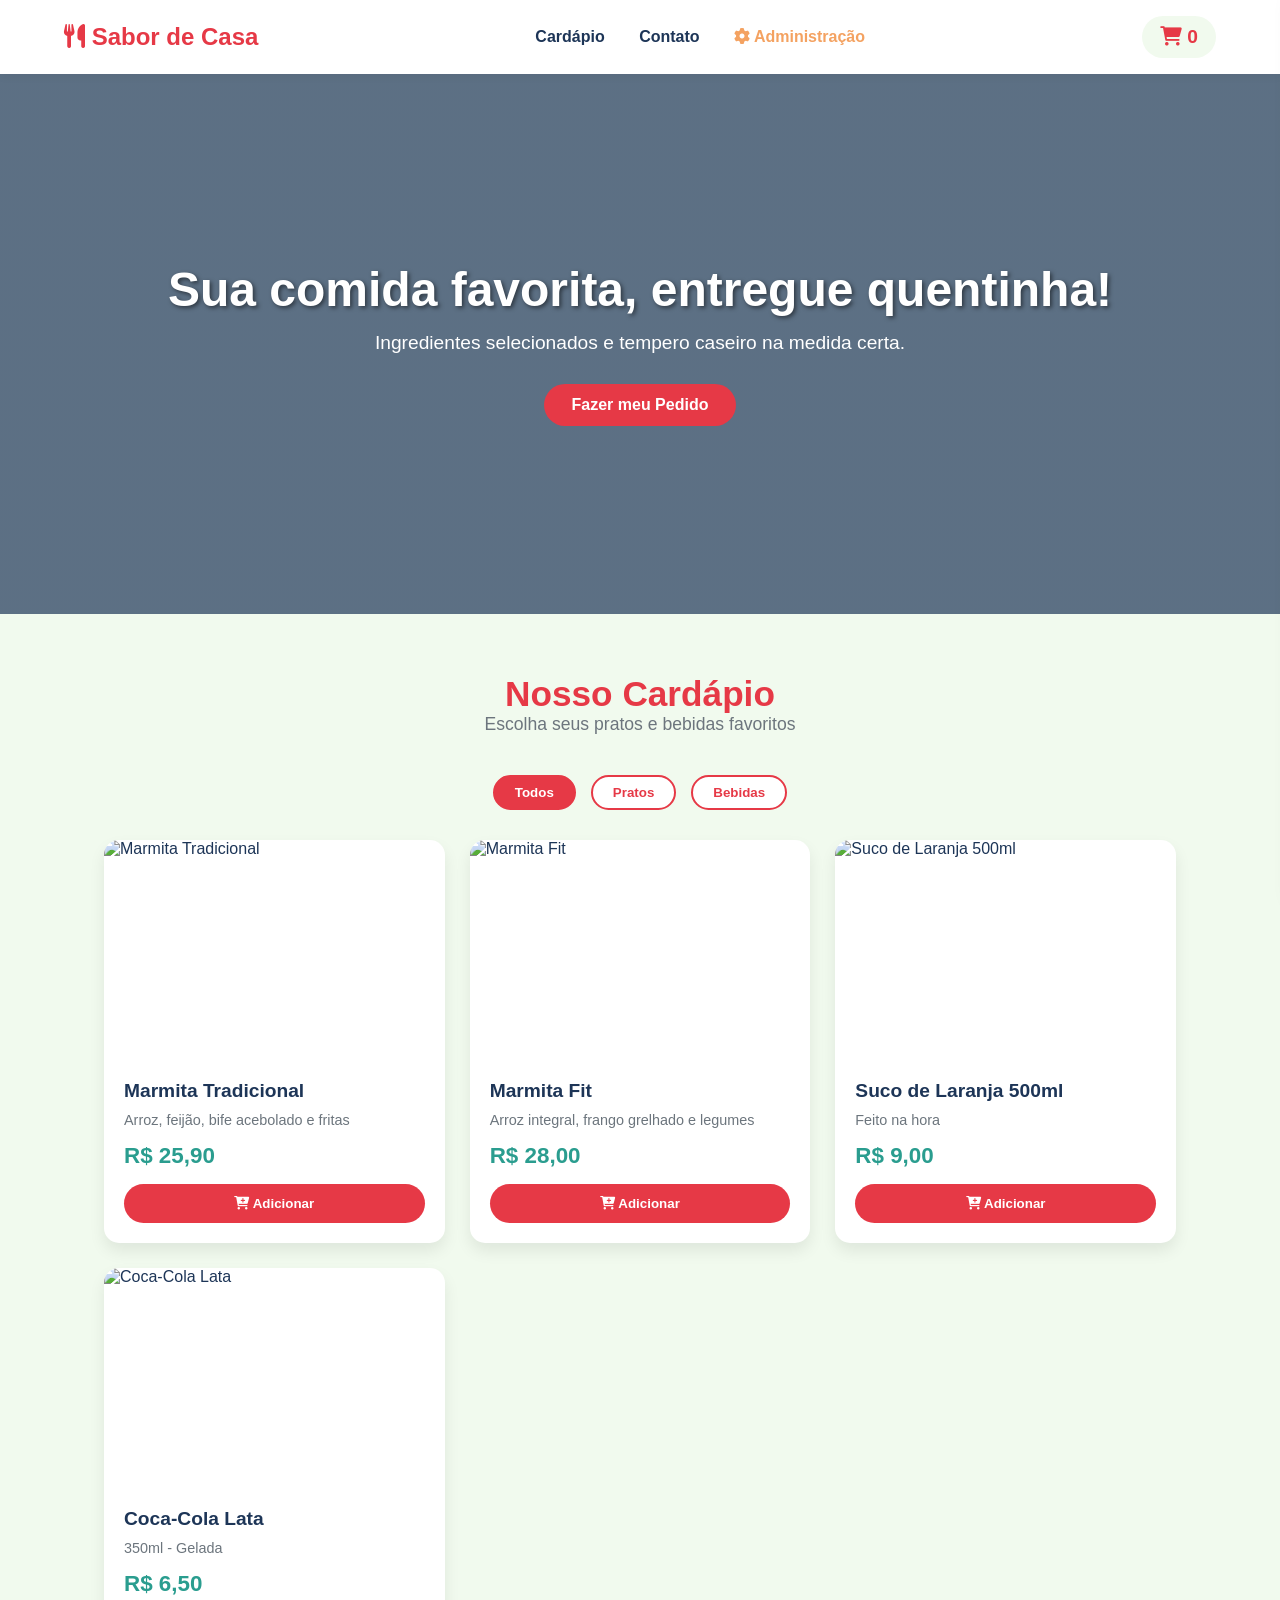
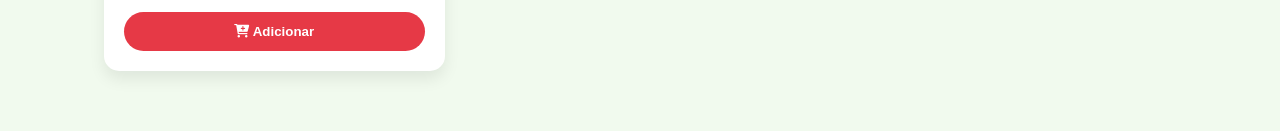
==== Marmitaria/dev_solidario/index.html @ 485c304e "Ajuste nos HTMLS, CSS e JS. Implmentando metodos" ====
<!DOCTYPE html>
<html lang="pt-BR">
<head>
    <meta charset="UTF-8">
    <meta name="viewport" content="width=device-width, initial-scale=1.0">
    <title>Marmitaria Sabor de Casa</title>
    <link rel="stylesheet" href="style.css">
    <link rel="stylesheet" href="https://cdnjs.cloudflare.com/ajax/libs/font-awesome/6.0.0/css/all.min.css">
</head>
<body>
    <header>
        <div class="logo"><i class="fa-solid fa-utensils"></i> Sabor de Casa</div>
        <nav>
            <a href="#cardapio">Cardápio</a>
            <a href="#contato">Contato</a>
            <a href="admin.html" class="admin-link"><i class="fa-solid fa-gear"></i> Administração</a>
        </nav>
        <div class="cart-btn" onclick="toggleCart()">
            <i class="fa-solid fa-cart-shopping"></i> <span id="cart-count">0</span>
        </div>
    </header>

    <section class="hero">
        <div class="hero-content">
            <h1>Sua comida favorita, entregue quentinha!</h1>
            <p>Ingredientes selecionados e tempero caseiro na medida certa.</p>
            <a href="#cardapio" class="btn-primary">Fazer meu Pedido</a>
        </div>
    </section>

    <main id="cardapio">
        <div class="section-header">
            <h2>Nosso Cardápio</h2>
            <p>Escolha seus pratos e bebidas favoritos</p>
        </div>
        
        <div class="menu-filters">
            <button class="filter-btn active" onclick="filtrarMenu('todos')">Todos</button>
            <button class="filter-btn" onclick="filtrarMenu('prato')">Pratos</button>
            <button class="filter-btn" onclick="filtrarMenu('bebida')">Bebidas</button>
        </div>

        <div class="menu-grid" id="menu-container">
            </div>
    </main>

    <div id="cart-sidebar" class="cart-sidebar">
        <div class="cart-header">
            <h3><i class="fa-solid fa-basket-shopping"></i> Seu Pedido</h3>
            <button onclick="toggleCart()"><i class="fa-solid fa-xmark"></i></button>
        </div>
        <div id="cart-items" class="cart-items">
            </div>
        
            <div class="total-line">
                <div class="cart-footer">
            <div class="total-line">
                <span>Total:</span>
                <strong id="cart-total">R$ 0,00</strong>
            </div>
            
            <div class="payment-section">
                <label for="forma-pagamento">Forma de Pagamento:</label>
                <select id="forma-pagamento" onchange="verificarTroco()">
                    <option value="Pix">Pix</option>
                    <option value="Cartão de Crédito">Cartão de Crédito</option>
                    <option value="Cartão de Débito">Cartão de Débito</option>
                    <option value="Dinheiro">Dinheiro</option>
                </select>
                
                <div id="div-troco" style="display: none; margin-top: 10px;">
                    <label for="troco">Troco para quanto? (R$):</label>
                    <input type="number" id="troco" placeholder="Ex: 50.00" step="0.01">
                </div>
            </div>
            <button class="btn-whatsapp" onclick="enviarWhatsApp()">Finalizar Pedido <i class="fa-brands fa-whatsapp"></i></button>
        </div>
    </div>

    <div id="toast-container" class="toast-container"></div>

    <footer id="contato">
        <div class="footer-info">
            <p><i class="fa-solid fa-location-dot"></i> Atendemos toda a região de Maringá e Paiçandu.</p>
            <p><i class="fa-brands fa-whatsapp"></i> (44) 99999-9999</p>
        </div>
        <p class="credits">&copy; 2026 Marmitaria Sabor de Casa. Desenvolvido para Projeto Acadêmico.</p>
    </footer>

    <script src="script.js"></script>
</body>
</html>
---- Marmitaria/dev_solidario/style.css ----
:root {
    --primary: #e63946;
    --primary-hover: #d62828;
    --secondary: #f4a261;
    --dark: #1d3557;
    --light: #f1faee;
    --white: #ffffff;
    --gray: #6c757d;
    --success: #2a9d8f;
    --shadow: 0 8px 16px rgba(0,0,0,0.08);
}

* {
    margin: 0;
    padding: 0;
    box-sizing: border-box;
    font-family: 'Inter', 'Segoe UI', sans-serif;
}

body {
    background-color: var(--light);
    color: var(--dark);
    scroll-behavior: smooth;
}

/* Header */
header {
    background: var(--white);
    display: flex;
    justify-content: space-between;
    align-items: center;
    padding: 1rem 5%;
    box-shadow: 0 2px 10px rgba(0,0,0,0.05);
    position: sticky;
    top: 0;
    z-index: 100;
}

.logo {
    font-size: 1.5rem;
    font-weight: 800;
    color: var(--primary);
}

nav a {
    text-decoration: none;
    color: var(--dark);
    margin: 0 15px;
    font-weight: 600;
    transition: color 0.3s;
}

nav a:hover, .admin-link:hover {
    color: var(--primary);
}

.admin-link {
    color: var(--secondary);
}

.cart-btn {
    cursor: pointer;
    font-size: 1.2rem;
    background: var(--light);
    padding: 10px 18px;
    border-radius: 25px;
    transition: 0.3s;
    font-weight: bold;
    color: var(--primary);
}

.cart-btn:hover {
    background: var(--primary);
    color: var(--white);
}

/* Hero */
.hero {
    background: linear-gradient(rgba(29, 53, 87, 0.7), rgba(29, 53, 87, 0.7)), url('https://images.unsplash.com/photo-1555939594-58d7cb561ad1?auto=format&fit=crop&w=1920&q=80') center/cover;
    height: 60vh;
    display: flex;
    align-items: center;
    justify-content: center;
    text-align: center;
    color: var(--white);
    padding: 0 20px;
}

.hero h1 {
    font-size: 3rem;
    margin-bottom: 15px;
    text-shadow: 2px 2px 4px rgba(0,0,0,0.5);
}

.hero p {
    font-size: 1.2rem;
    margin-bottom: 30px;
}

.btn-primary {
    display: inline-block;
    background: var(--primary);
    color: var(--white);
    padding: 12px 28px;
    border-radius: 30px;
    text-decoration: none;
    font-weight: bold;
    border: none;
    cursor: pointer;
    transition: background 0.3s, transform 0.2s;
}

.btn-primary:hover {
    background: var(--primary-hover);
    transform: translateY(-2px);
}

.w-100 { width: 100%; }

/* Main & Menu */
main { padding: 60px 5%; max-width: 1200px; margin: 0 auto; }

.section-header { text-align: center; margin-bottom: 40px; }
.section-header h2 { font-size: 2.2rem; color: var(--primary); }
.section-header p { color: var(--gray); font-size: 1.1rem; }

.menu-filters {
    display: flex;
    justify-content: center;
    gap: 15px;
    margin-bottom: 30px;
}

.filter-btn {
    background: var(--white);
    border: 2px solid var(--primary);
    color: var(--primary);
    padding: 8px 20px;
    border-radius: 20px;
    cursor: pointer;
    font-weight: bold;
    transition: 0.3s;
}

.filter-btn.active, .filter-btn:hover {
    background: var(--primary);
    color: var(--white);
}

.menu-grid {
    display: grid;
    grid-template-columns: repeat(auto-fill, minmax(280px, 1fr));
    gap: 25px;
}

.card {
    background: var(--white);
    border-radius: 15px;
    overflow: hidden;
    box-shadow: var(--shadow);
    transition: transform 0.3s, box-shadow 0.3s;
    display: flex;
    flex-direction: column;
}

.card:hover {
    transform: translateY(-8px);
    box-shadow: 0 12px 24px rgba(0,0,0,0.12);
}

.card img {
    width: 100%;
    height: 220px;
    object-fit: cover;
}

.card-body {
    padding: 20px;
    display: flex;
    flex-direction: column;
    flex-grow: 1;
}

.card-title { font-size: 1.2rem; margin-bottom: 10px; color: var(--dark); }
.card-desc { color: var(--gray); font-size: 0.9rem; flex-grow: 1; margin-bottom: 15px; }
.card-price { font-size: 1.4rem; font-weight: bold; color: var(--success); margin-bottom: 15px; }

/* Carrinho */
.cart-sidebar {
    position: fixed;
    top: 0;
    right: -400px;
    width: 100%;
    max-width: 380px;
    height: 100vh;
    background: var(--white);
    box-shadow: -5px 0 20px rgba(0,0,0,0.15);
    transition: right 0.4s cubic-bezier(0.175, 0.885, 0.32, 1.275);
    z-index: 200;
    display: flex;
    flex-direction: column;
}

.cart-sidebar.open { right: 0; }

.cart-header {
    display: flex;
    justify-content: space-between;
    align-items: center;
    padding: 20px;
    background: var(--primary);
    color: var(--white);
}

.cart-header button {
    background: transparent;
    border: none;
    color: var(--white);
    font-size: 1.5rem;
    cursor: pointer;
}

.cart-items {
    flex: 1;
    overflow-y: auto;
    padding: 20px;
}

.cart-item {
    display: flex;
    justify-content: space-between;
    align-items: center;
    padding: 15px 0;
    border-bottom: 1px solid #eee;
}

.item-info h4 { font-size: 1rem; color: var(--dark); }
.item-info p { color: var(--success); font-weight: bold; }
.remove-btn { color: var(--primary); cursor: pointer; border: none; background: none; font-size: 1.2rem; }

.cart-footer { padding: 20px; border-top: 1px solid #eee; background: var(--white); }
.total-line { display: flex; justify-content: space-between; font-size: 1.3rem; margin-bottom: 15px; color: var(--dark); }

.btn-whatsapp {
    width: 100%;
    background: #25d366;
    color: white;
    border: none;
    padding: 15px;
    font-size: 1.1rem;
    border-radius: 8px;
    cursor: pointer;
    font-weight: bold;
    transition: 0.3s;
}
.btn-whatsapp:hover { background: #1ebe57; }

/* Notificações (Toasts) */
.toast-container {
    position: fixed;
    bottom: 20px;
    left: 20px;
    z-index: 300;
    display: flex;
    flex-direction: column;
    gap: 10px;
}

.toast {
    background: var(--success);
    color: white;
    padding: 12px 20px;
    border-radius: 8px;
    box-shadow: 0 4px 12px rgba(0,0,0,0.1);
    animation: slideIn 0.3s forwards, fadeOut 0.3s 2.7s forwards;
}

@keyframes slideIn { from { transform: translateX(-100%); opacity: 0; } to { transform: translateX(0); opacity: 1; } }
@keyframes fadeOut { from { opacity: 1; } to { opacity: 0; } }

/* Admin Panel */
.admin-body { background: #e9ecef; }
.admin-container { max-width: 800px; margin: 40px auto; padding: 0 20px; }
.admin-card { background: var(--white); padding: 30px; border-radius: 15px; box-shadow: var(--shadow); }
.mt-20 { margin-top: 20px; }

.form-row { display: flex; gap: 20px; }
.form-row .form-group { flex: 1; }
.form-group { margin-bottom: 20px; display: flex; flex-direction: column; }
.form-group label { margin-bottom: 8px; font-weight: 600; color: var(--dark); }
.form-group input, .form-group select, .form-group textarea {
    padding: 12px;
    border: 1px solid #ced4da;
    border-radius: 8px;
    font-size: 1rem;
    transition: border-color 0.3s;
}
.form-group input:focus, .form-group textarea:focus { border-color: var(--primary); outline: none; }

.admin-list { display: flex; flex-direction: column; gap: 10px; margin-top: 20px; }
.admin-item { display: flex; justify-content: space-between; padding: 15px; background: var(--light); border-radius: 8px; align-items: center;}
.btn-danger { background: var(--primary); color: white; border: none; padding: 10px 20px; border-radius: 5px; cursor: pointer; }

footer {
    background: var(--dark);
    color: var(--white);
    padding: 40px 20px;
    text-align: center;
}
.footer-info { margin-bottom: 20px; font-size: 1.1rem; }
.footer-info p { margin: 5px 0; }
.credits { color: #adb5bd; font-size: 0.9rem; }

/* Responsividade */
@media (max-width: 768px) {
    header { flex-direction: column; gap: 15px; }
    .hero h1 { font-size: 2rem; }
    .form-row { flex-direction: column; gap: 0; }
}
/* Estilos para a forma de pagamento no carrinho */
.payment-section {
    margin: 15px 0;
    padding: 15px 0;
    border-top: 1px solid #eee;
    border-bottom: 1px solid #eee;
}

.payment-section label {
    display: block;
    font-size: 0.95rem;
    color: var(--dark);
    margin-bottom: 5px;
    font-weight: 600;
}

.payment-section select, 
.payment-section input {
    width: 100%;
    padding: 10px;
    border: 1px solid #ced4da;
    border-radius: 8px;
    font-size: 1rem;
    background-color: var(--light);
}

.payment-section select:focus, 
.payment-section input:focus {
    border-color: var(--primary);
    outline: none;
}
/* Botões de Ação no Admin */
.action-buttons {
    display: flex;
    gap: 10px;
}

.btn-secondary {
    background: var(--secondary);
    color: var(--dark);
    border: none;
    padding: 10px 15px;
    border-radius: 5px;
    cursor: pointer;
    font-weight: bold;
}

.btn-secondary:hover { background: #e39659; }

.mt-10 { margin-top: 10px; }
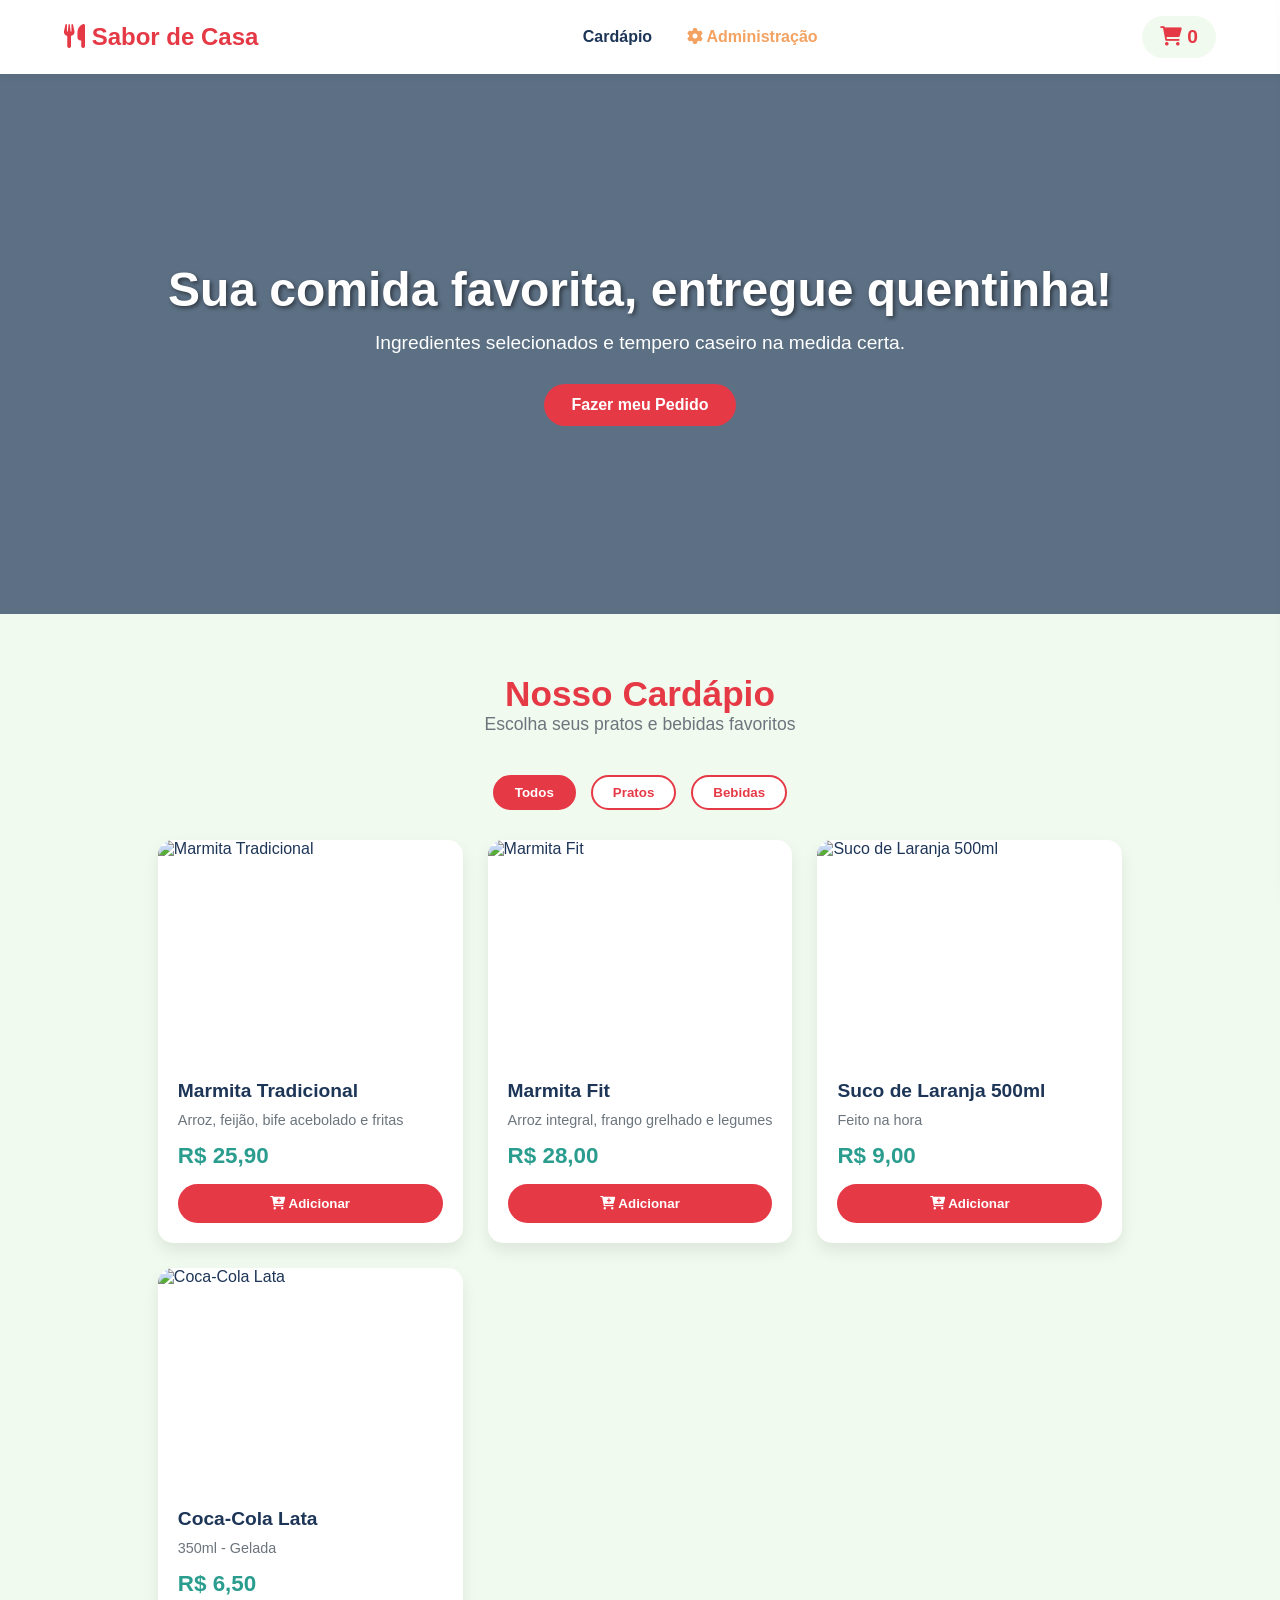
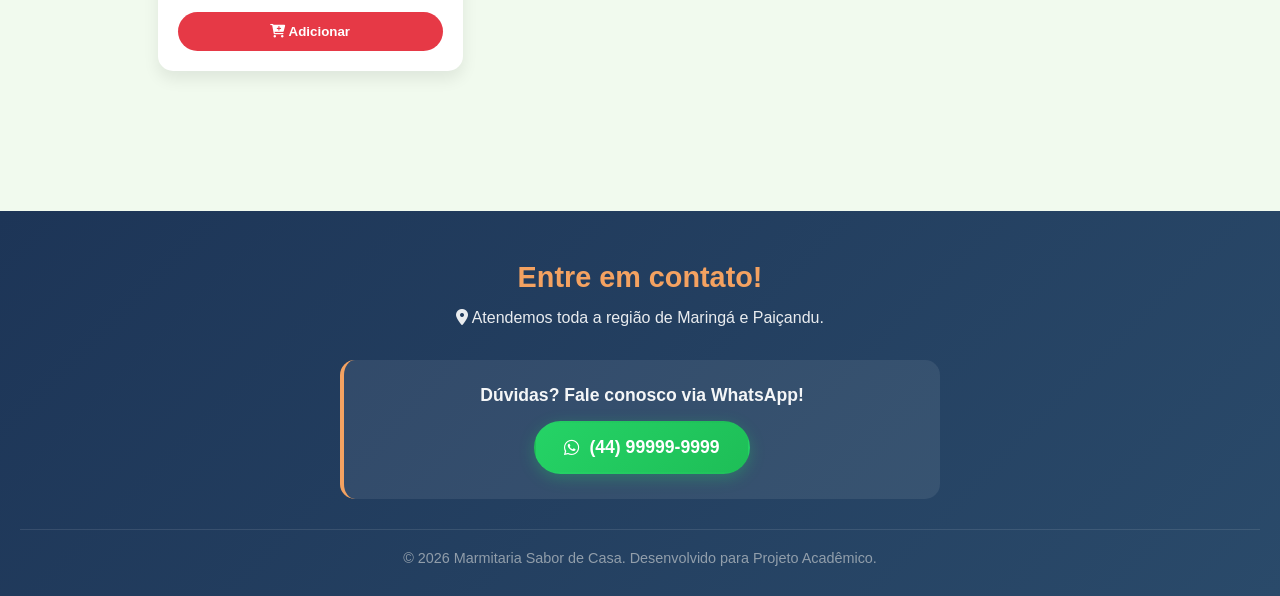
==== commit 667acc2b: "Finalização do projeto" ====
--- a/Marmitaria/dev_solidario/index.html
+++ b/Marmitaria/dev_solidario/index.html
@@ -12,7 +12,6 @@
         <div class="logo"><i class="fa-solid fa-utensils"></i> Sabor de Casa</div>
         <nav>
             <a href="#cardapio">Cardápio</a>
-            <a href="#contato">Contato</a>
             <a href="admin.html" class="admin-link"><i class="fa-solid fa-gear"></i> Administração</a>
         </nav>
         <div class="cart-btn" onclick="toggleCart()">
@@ -49,16 +48,12 @@
             <h3><i class="fa-solid fa-basket-shopping"></i> Seu Pedido</h3>
             <button onclick="toggleCart()"><i class="fa-solid fa-xmark"></i></button>
         </div>
-        <div id="cart-items" class="cart-items">
-            </div>
-        
-            <div class="total-line">
-                <div class="cart-footer">
+        <div id="cart-items" class="cart-items"></div>
+        <div class="cart-footer">
             <div class="total-line">
                 <span>Total:</span>
                 <strong id="cart-total">R$ 0,00</strong>
             </div>
-            
             <div class="payment-section">
                 <label for="forma-pagamento">Forma de Pagamento:</label>
                 <select id="forma-pagamento" onchange="verificarTroco()">
@@ -67,7 +62,6 @@
                     <option value="Cartão de Débito">Cartão de Débito</option>
                     <option value="Dinheiro">Dinheiro</option>
                 </select>
-                
                 <div id="div-troco" style="display: none; margin-top: 10px;">
                     <label for="troco">Troco para quanto? (R$):</label>
                     <input type="number" id="troco" placeholder="Ex: 50.00" step="0.01">
@@ -80,9 +74,17 @@
     <div id="toast-container" class="toast-container"></div>
 
     <footer id="contato">
-        <div class="footer-info">
-            <p><i class="fa-solid fa-location-dot"></i> Atendemos toda a região de Maringá e Paiçandu.</p>
-            <p><i class="fa-brands fa-whatsapp"></i> (44) 99999-9999</p>
+        <div class="footer-content">
+            <div class="footer-info">
+                <h3>Entre em contato!</h3>
+                <p><i class="fa-solid fa-location-dot"></i> Atendemos toda a região de Maringá e Paiçandu.</p>
+            </div>
+            <div class="footer-contact">
+                <p class="contact-label">Dúvidas? Fale conosco via WhatsApp!</p>
+                <a href="https://wa.me/5544999999999" class="btn-footer-whatsapp" target="_blank">
+                    <i class="fa-brands fa-whatsapp"></i> (44) 99999-9999
+                </a>
+            </div>
         </div>
         <p class="credits">&copy; 2026 Marmitaria Sabor de Casa. Desenvolvido para Projeto Acadêmico.</p>
     </footer>
--- a/Marmitaria/dev_solidario/style.css
+++ b/Marmitaria/dev_solidario/style.css
@@ -18,9 +18,23 @@
 }
 
 body {
+    display: flex;
+    flex-direction: column;
+    min-height: 100vh;
     background-color: var(--light);
     color: var(--dark);
     scroll-behavior: smooth;
+}
+
+main {
+    flex: 1
+    background-color: var(--light);
+    color: var(--dark);
+    scroll-behavior: smooth;
+}
+
+main {
+    flex: 1;
 }
 
 /* Header */
@@ -149,7 +163,7 @@
 
 .menu-grid {
     display: grid;
-    grid-template-columns: repeat(auto-fill, minmax(280px, 1fr));
+    grid-template-columns: repeat(3, minmax(0, 1fr));
     gap: 25px;
 }
 
@@ -302,20 +316,93 @@
 .btn-danger { background: var(--primary); color: white; border: none; padding: 10px 20px; border-radius: 5px; cursor: pointer; }
 
 footer {
-    background: var(--dark);
-    color: var(--white);
-    padding: 40px 20px;
+    background: linear-gradient(135deg, var(--dark) 0%, #2a4a6a 100%);
+    color: var(--white);
+    padding: 50px 20px 30px;
     text-align: center;
-}
-.footer-info { margin-bottom: 20px; font-size: 1.1rem; }
-.footer-info p { margin: 5px 0; }
-.credits { color: #adb5bd; font-size: 0.9rem; }
+    margin-top: 80px;
+}
+
+.footer-content {
+    max-width: 600px;
+    margin: 0 auto 30px;
+    display: flex;
+    flex-direction: column;
+    gap: 25px;
+}
+
+.footer-info {
+    margin-bottom: 0;
+    font-size: 1rem;
+}
+
+.footer-info h3 {
+    font-size: 1.8rem;
+    color: var(--secondary);
+    margin-bottom: 15px;
+    font-weight: 800;
+}
+
+.footer-info p {
+    margin: 8px 0;
+    color: rgba(255, 255, 255, 0.9);
+    font-size: 1rem;
+}
+
+.footer-contact {
+    background: rgba(255, 255, 255, 0.08);
+    padding: 25px;
+    border-radius: 15px;
+    border-left: 4px solid var(--secondary);
+}
+
+.contact-label {
+    font-size: 1.1rem;
+    margin-bottom: 15px;
+    color: rgba(255, 255, 255, 0.95);
+    font-weight: 600;
+}
+
+.btn-footer-whatsapp {
+    display: inline-flex;
+    align-items: center;
+    gap: 10px;
+    background: linear-gradient(135deg, #25d366 0%, #1ebe57 100%);
+    color: white;
+    padding: 14px 28px;
+    border-radius: 50px;
+    text-decoration: none;
+    font-weight: bold;
+    font-size: 1.1rem;
+    transition: all 0.3s ease;
+    box-shadow: 0 4px 15px rgba(37, 211, 102, 0.3);
+    border: 2px solid transparent;
+}
+
+.btn-footer-whatsapp:hover {
+    transform: translateY(-3px);
+    box-shadow: 0 8px 20px rgba(37, 211, 102, 0.4);
+    background: linear-gradient(135deg, #1ebe57 0%, #16a34a 100%);
+}
+
+.btn-footer-whatsapp:active {
+    transform: translateY(-1px);
+}
+
+.credits {
+    color: rgba(173, 181, 189, 0.8);
+    font-size: 0.9rem;
+    border-top: 1px solid rgba(255, 255, 255, 0.1);
+    padding-top: 20px;
+    margin-top: 20px;
+}
 
 /* Responsividade */
 @media (max-width: 768px) {
     header { flex-direction: column; gap: 15px; }
     .hero h1 { font-size: 2rem; }
     .form-row { flex-direction: column; gap: 0; }
+    .menu-grid { grid-template-columns: 1fr; }
 }
 /* Estilos para a forma de pagamento no carrinho */
 .payment-section {
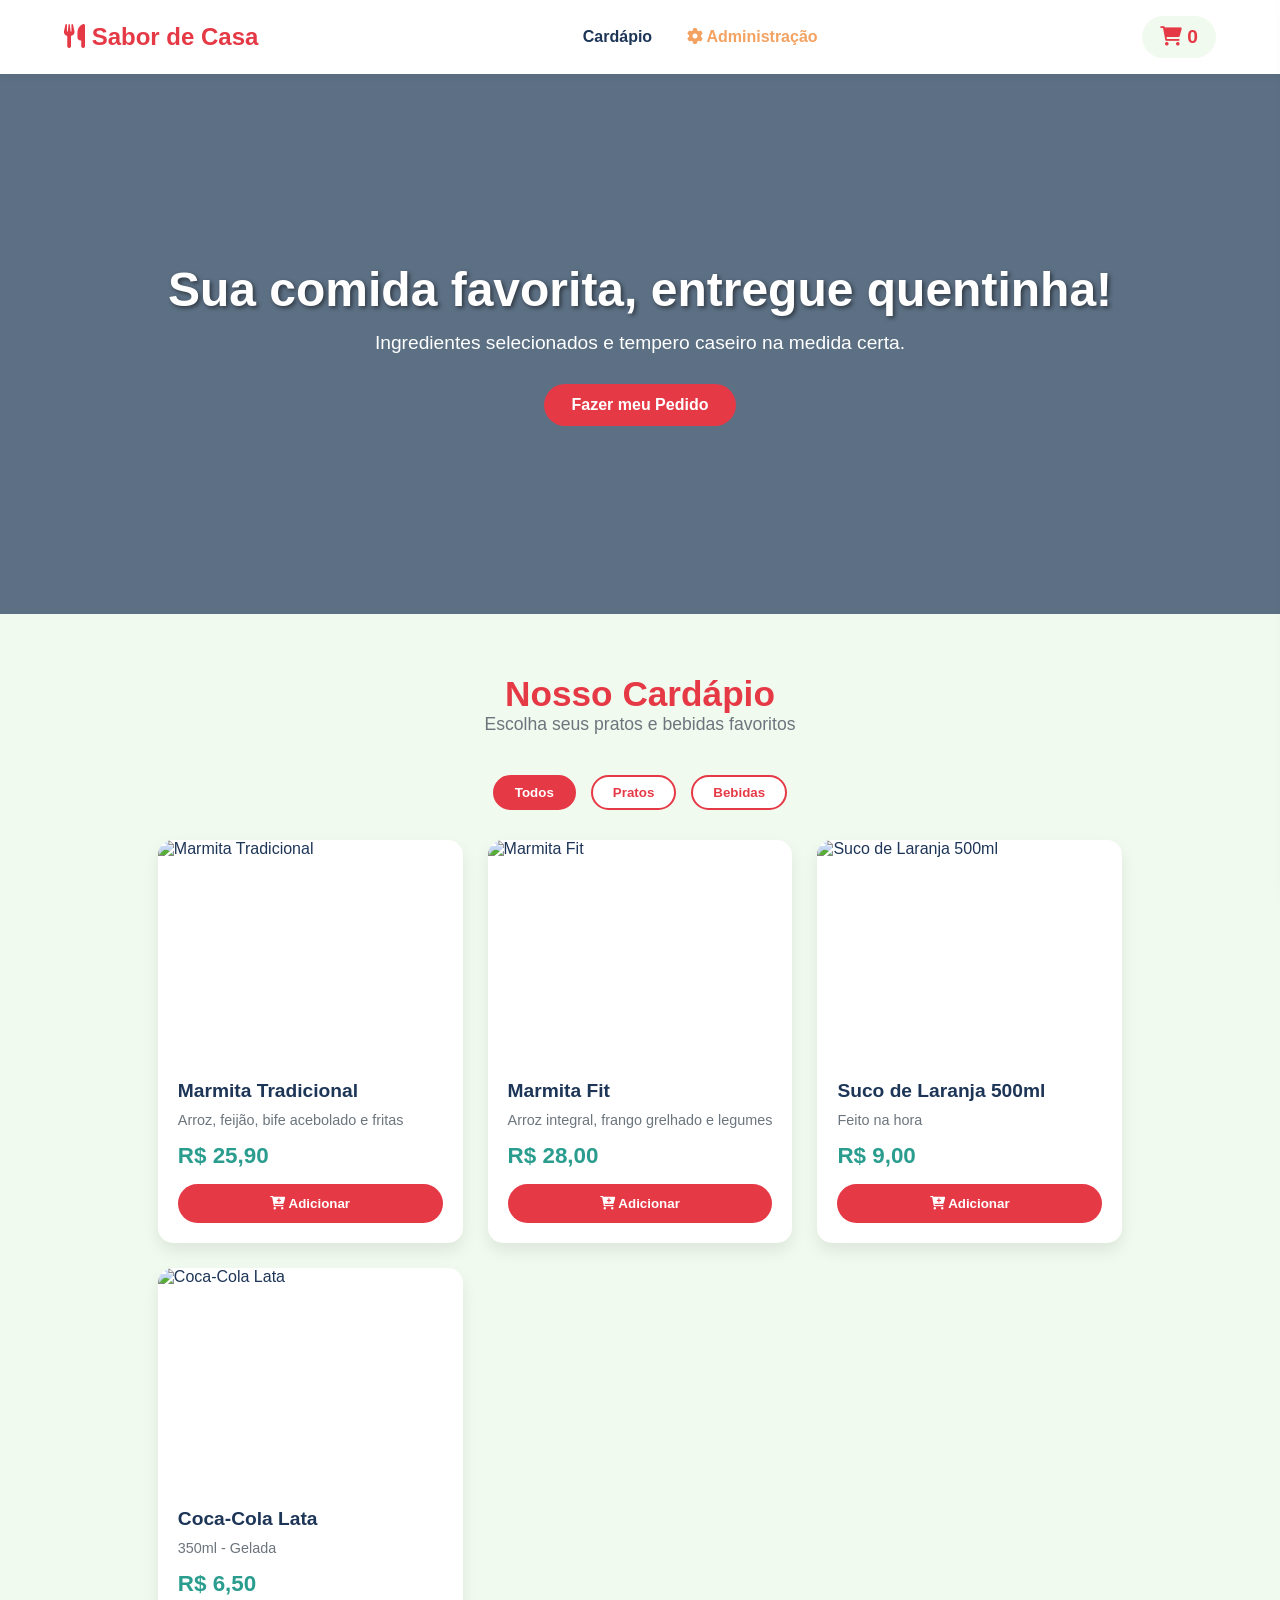
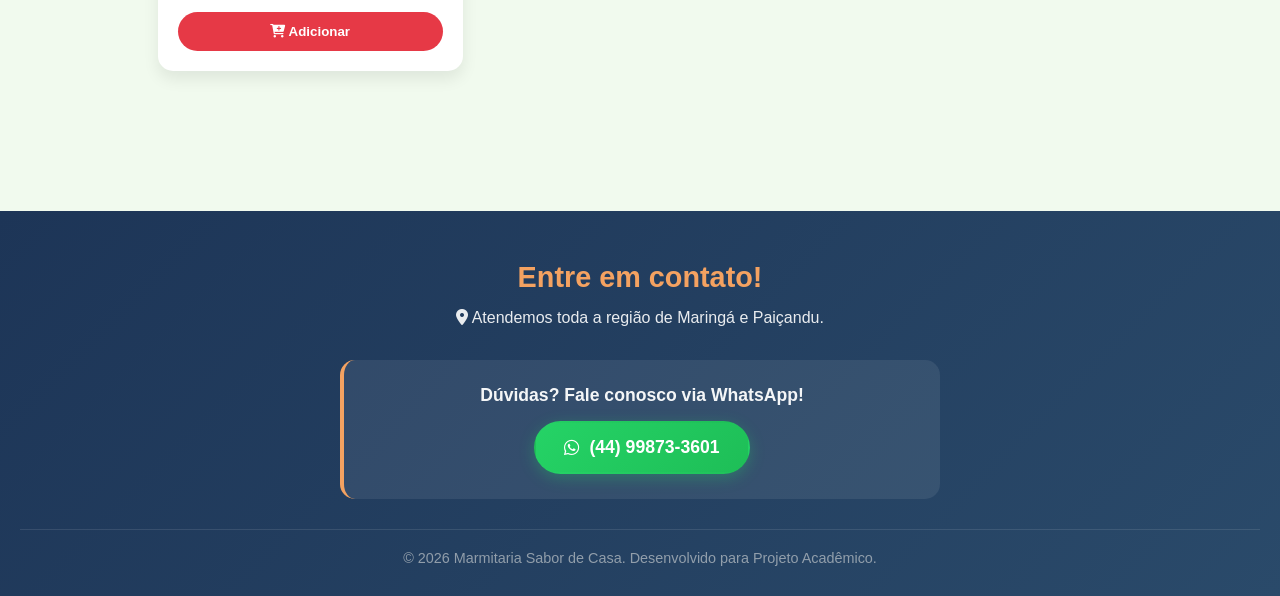
==== commit 1a6f889a: "Ajuste de funcionalidade salvar" ====
--- a/Marmitaria/dev_solidario/index.html
+++ b/Marmitaria/dev_solidario/index.html
@@ -81,8 +81,8 @@
             </div>
             <div class="footer-contact">
                 <p class="contact-label">Dúvidas? Fale conosco via WhatsApp!</p>
-                <a href="https://wa.me/5544999999999" class="btn-footer-whatsapp" target="_blank">
-                    <i class="fa-brands fa-whatsapp"></i> (44) 99999-9999
+                <a href="https://wa.me/5544998733601" class="btn-footer-whatsapp" target="_blank">
+                    <i class="fa-brands fa-whatsapp"></i> (44) 99873-3601
                 </a>
             </div>
         </div>
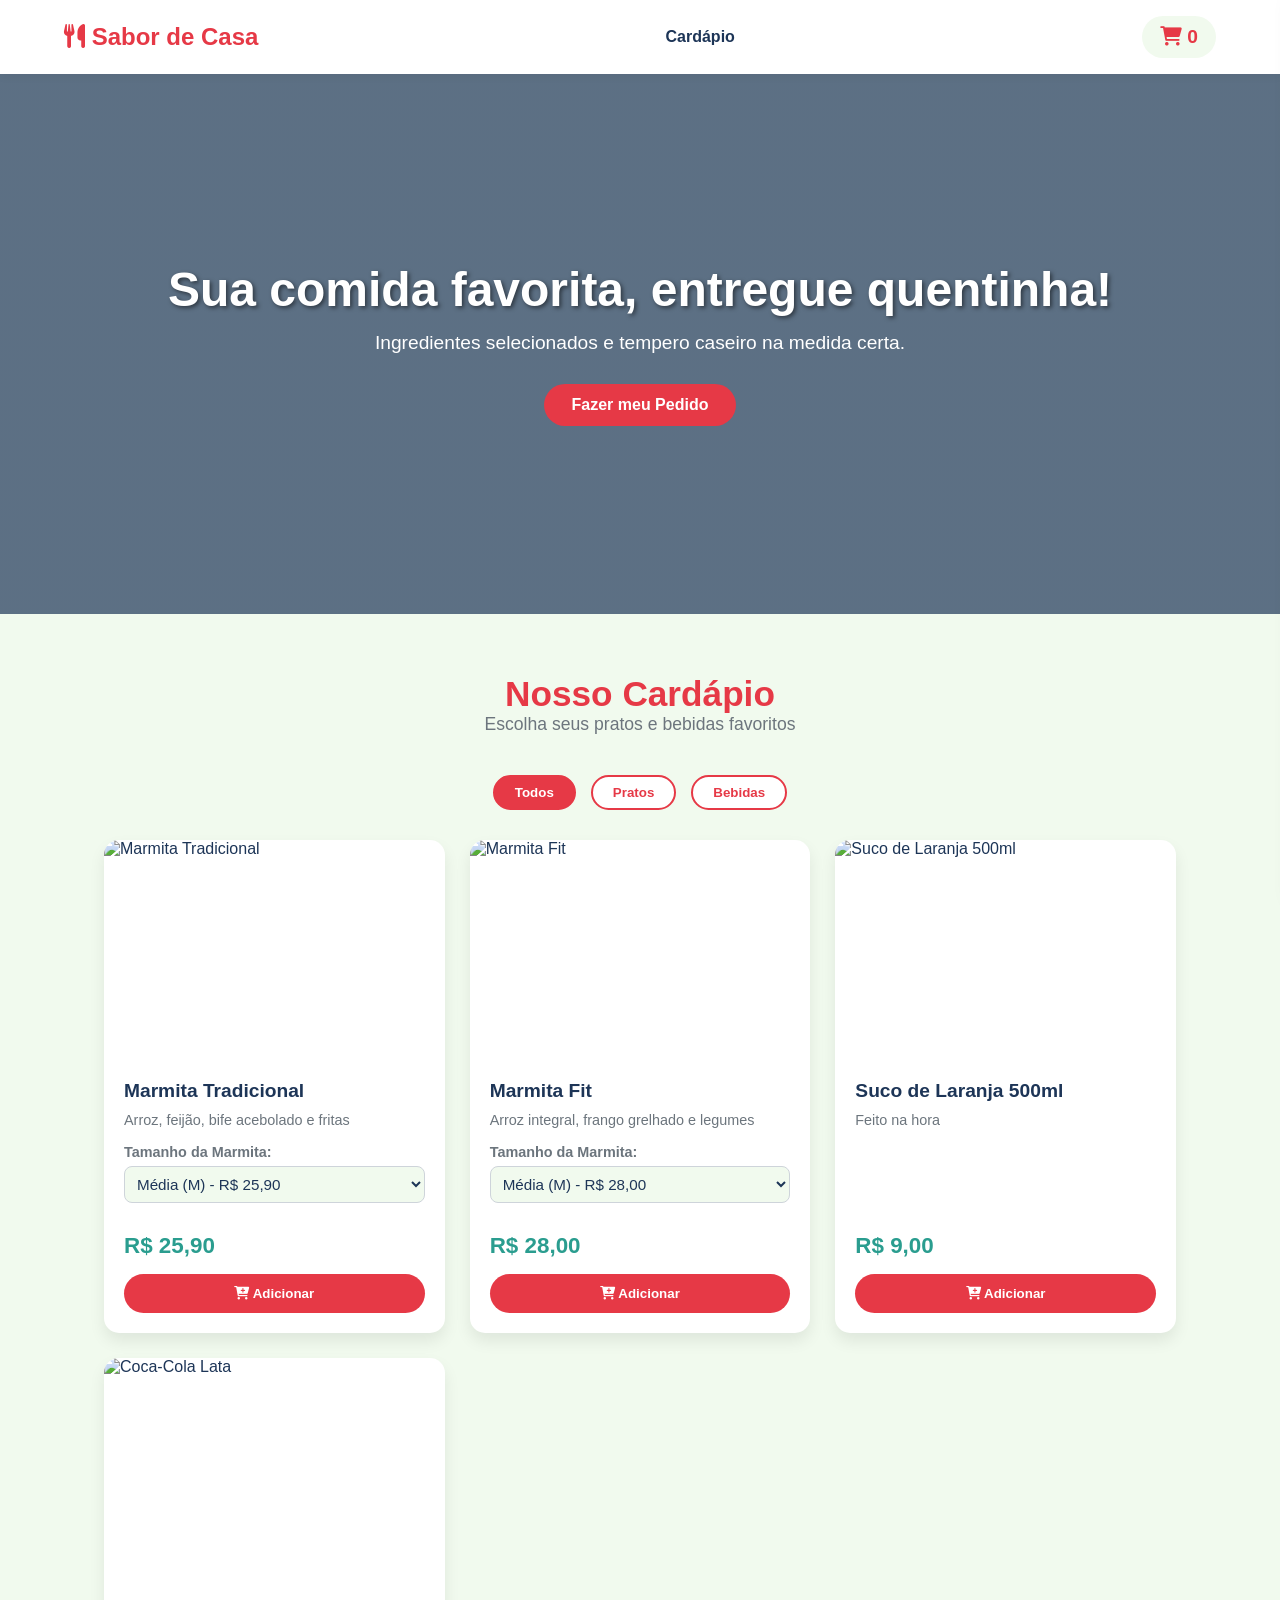
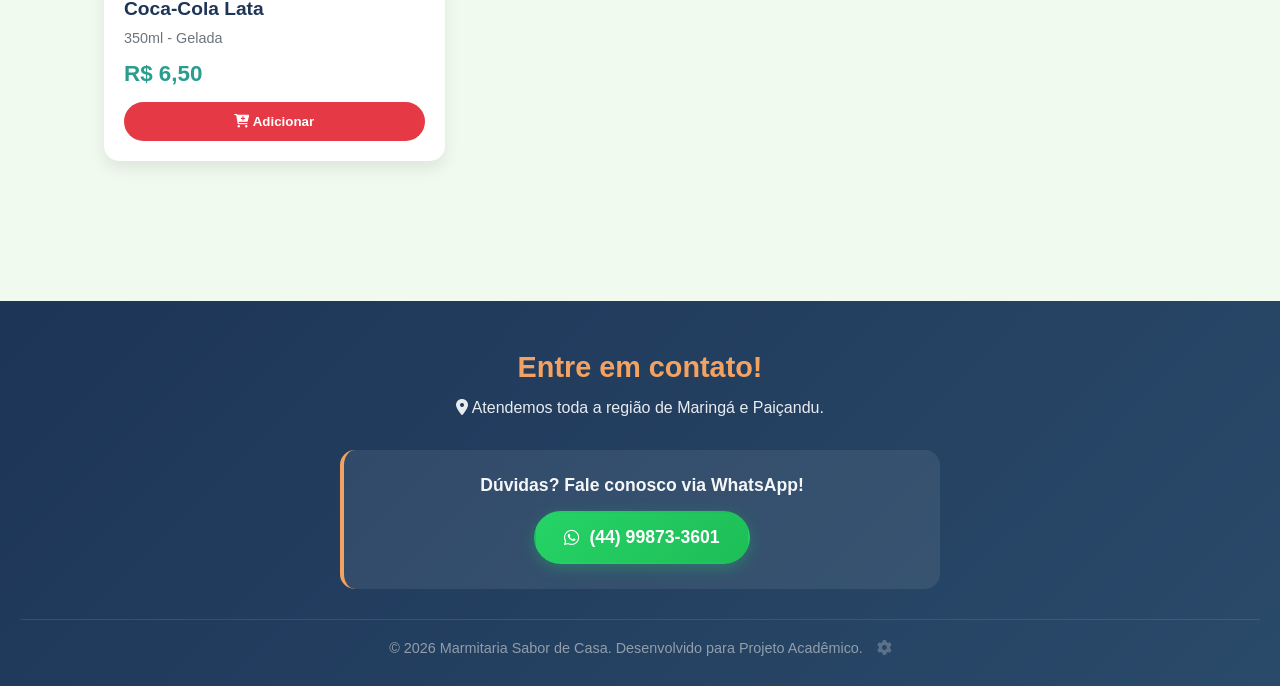
==== commit 3858c5f1: "feat: implementando opções de tamanhos de marmitas e usuario e senha para admin." ====
--- a/Marmitaria/dev_solidario/index.html
+++ b/Marmitaria/dev_solidario/index.html
@@ -12,7 +12,6 @@
         <div class="logo"><i class="fa-solid fa-utensils"></i> Sabor de Casa</div>
         <nav>
             <a href="#cardapio">Cardápio</a>
-            <a href="admin.html" class="admin-link"><i class="fa-solid fa-gear"></i> Administração</a>
         </nav>
         <div class="cart-btn" onclick="toggleCart()">
             <i class="fa-solid fa-cart-shopping"></i> <span id="cart-count">0</span>
@@ -39,8 +38,7 @@
             <button class="filter-btn" onclick="filtrarMenu('bebida')">Bebidas</button>
         </div>
 
-        <div class="menu-grid" id="menu-container">
-            </div>
+        <div class="menu-grid" id="menu-container"></div>
     </main>
 
     <div id="cart-sidebar" class="cart-sidebar">
@@ -86,7 +84,7 @@
                 </a>
             </div>
         </div>
-        <p class="credits">&copy; 2026 Marmitaria Sabor de Casa. Desenvolvido para Projeto Acadêmico.</p>
+        <p class="credits">&copy; 2026 Marmitaria Sabor de Casa. Desenvolvido para Projeto Acadêmico. <a href="admin.html" style="color: rgba(173, 181, 189, 0.4); text-decoration: none; margin-left: 10px;"><i class="fa-solid fa-gear"></i></a></p>
     </footer>
 
     <script src="script.js"></script>
--- a/Marmitaria/dev_solidario/style.css
+++ b/Marmitaria/dev_solidario/style.css
@@ -10,244 +10,51 @@
     --shadow: 0 8px 16px rgba(0,0,0,0.08);
 }
 
-* {
-    margin: 0;
-    padding: 0;
-    box-sizing: border-box;
-    font-family: 'Inter', 'Segoe UI', sans-serif;
-}
+* { margin: 0; padding: 0; box-sizing: border-box; font-family: 'Inter', 'Segoe UI', sans-serif; }
 
-body {
-    display: flex;
-    flex-direction: column;
-    min-height: 100vh;
-    background-color: var(--light);
-    color: var(--dark);
-    scroll-behavior: smooth;
-}
+body { display: flex; flex-direction: column; min-height: 100vh; background-color: var(--light); color: var(--dark); scroll-behavior: smooth; }
 
-main {
-    flex: 1
-    background-color: var(--light);
-    color: var(--dark);
-    scroll-behavior: smooth;
-}
+main { flex: 1; background-color: var(--light); color: var(--dark); scroll-behavior: smooth; padding: 60px 5%; max-width: 1200px; margin: 0 auto; }
 
-main {
-    flex: 1;
-}
+header { background: var(--white); display: flex; justify-content: space-between; align-items: center; padding: 1rem 5%; box-shadow: 0 2px 10px rgba(0,0,0,0.05); position: sticky; top: 0; z-index: 100; }
+.logo { font-size: 1.5rem; font-weight: 800; color: var(--primary); }
+nav a { text-decoration: none; color: var(--dark); margin: 0 15px; font-weight: 600; transition: color 0.3s; }
+nav a:hover { color: var(--primary); }
 
-/* Header */
-header {
-    background: var(--white);
-    display: flex;
-    justify-content: space-between;
-    align-items: center;
-    padding: 1rem 5%;
-    box-shadow: 0 2px 10px rgba(0,0,0,0.05);
-    position: sticky;
-    top: 0;
-    z-index: 100;
-}
+.cart-btn { cursor: pointer; font-size: 1.2rem; background: var(--light); padding: 10px 18px; border-radius: 25px; transition: 0.3s; font-weight: bold; color: var(--primary); }
+.cart-btn:hover { background: var(--primary); color: var(--white); }
 
-.logo {
-    font-size: 1.5rem;
-    font-weight: 800;
-    color: var(--primary);
-}
+.hero { background: linear-gradient(rgba(29, 53, 87, 0.7), rgba(29, 53, 87, 0.7)), url('https://images.unsplash.com/photo-1555939594-58d7cb561ad1?auto=format&fit=crop&w=1920&q=80') center/cover; height: 60vh; display: flex; align-items: center; justify-content: center; text-align: center; color: var(--white); padding: 0 20px; }
+.hero h1 { font-size: 3rem; margin-bottom: 15px; text-shadow: 2px 2px 4px rgba(0,0,0,0.5); }
+.hero p { font-size: 1.2rem; margin-bottom: 30px; }
 
-nav a {
-    text-decoration: none;
-    color: var(--dark);
-    margin: 0 15px;
-    font-weight: 600;
-    transition: color 0.3s;
-}
-
-nav a:hover, .admin-link:hover {
-    color: var(--primary);
-}
-
-.admin-link {
-    color: var(--secondary);
-}
-
-.cart-btn {
-    cursor: pointer;
-    font-size: 1.2rem;
-    background: var(--light);
-    padding: 10px 18px;
-    border-radius: 25px;
-    transition: 0.3s;
-    font-weight: bold;
-    color: var(--primary);
-}
-
-.cart-btn:hover {
-    background: var(--primary);
-    color: var(--white);
-}
-
-/* Hero */
-.hero {
-    background: linear-gradient(rgba(29, 53, 87, 0.7), rgba(29, 53, 87, 0.7)), url('https://images.unsplash.com/photo-1555939594-58d7cb561ad1?auto=format&fit=crop&w=1920&q=80') center/cover;
-    height: 60vh;
-    display: flex;
-    align-items: center;
-    justify-content: center;
-    text-align: center;
-    color: var(--white);
-    padding: 0 20px;
-}
-
-.hero h1 {
-    font-size: 3rem;
-    margin-bottom: 15px;
-    text-shadow: 2px 2px 4px rgba(0,0,0,0.5);
-}
-
-.hero p {
-    font-size: 1.2rem;
-    margin-bottom: 30px;
-}
-
-.btn-primary {
-    display: inline-block;
-    background: var(--primary);
-    color: var(--white);
-    padding: 12px 28px;
-    border-radius: 30px;
-    text-decoration: none;
-    font-weight: bold;
-    border: none;
-    cursor: pointer;
-    transition: background 0.3s, transform 0.2s;
-}
-
-.btn-primary:hover {
-    background: var(--primary-hover);
-    transform: translateY(-2px);
-}
-
+.btn-primary { display: inline-block; background: var(--primary); color: var(--white); padding: 12px 28px; border-radius: 30px; text-decoration: none; font-weight: bold; border: none; cursor: pointer; transition: background 0.3s, transform 0.2s; }
+.btn-primary:hover { background: var(--primary-hover); transform: translateY(-2px); }
 .w-100 { width: 100%; }
-
-/* Main & Menu */
-main { padding: 60px 5%; max-width: 1200px; margin: 0 auto; }
 
 .section-header { text-align: center; margin-bottom: 40px; }
 .section-header h2 { font-size: 2.2rem; color: var(--primary); }
 .section-header p { color: var(--gray); font-size: 1.1rem; }
 
-.menu-filters {
-    display: flex;
-    justify-content: center;
-    gap: 15px;
-    margin-bottom: 30px;
-}
+.menu-filters { display: flex; justify-content: center; gap: 15px; margin-bottom: 30px; }
+.filter-btn { background: var(--white); border: 2px solid var(--primary); color: var(--primary); padding: 8px 20px; border-radius: 20px; cursor: pointer; font-weight: bold; transition: 0.3s; }
+.filter-btn.active, .filter-btn:hover { background: var(--primary); color: var(--white); }
 
-.filter-btn {
-    background: var(--white);
-    border: 2px solid var(--primary);
-    color: var(--primary);
-    padding: 8px 20px;
-    border-radius: 20px;
-    cursor: pointer;
-    font-weight: bold;
-    transition: 0.3s;
-}
-
-.filter-btn.active, .filter-btn:hover {
-    background: var(--primary);
-    color: var(--white);
-}
-
-.menu-grid {
-    display: grid;
-    grid-template-columns: repeat(3, minmax(0, 1fr));
-    gap: 25px;
-}
-
-.card {
-    background: var(--white);
-    border-radius: 15px;
-    overflow: hidden;
-    box-shadow: var(--shadow);
-    transition: transform 0.3s, box-shadow 0.3s;
-    display: flex;
-    flex-direction: column;
-}
-
-.card:hover {
-    transform: translateY(-8px);
-    box-shadow: 0 12px 24px rgba(0,0,0,0.12);
-}
-
-.card img {
-    width: 100%;
-    height: 220px;
-    object-fit: cover;
-}
-
-.card-body {
-    padding: 20px;
-    display: flex;
-    flex-direction: column;
-    flex-grow: 1;
-}
-
+.menu-grid { display: grid; grid-template-columns: repeat(3, minmax(0, 1fr)); gap: 25px; }
+.card { background: var(--white); border-radius: 15px; overflow: hidden; box-shadow: var(--shadow); transition: transform 0.3s, box-shadow 0.3s; display: flex; flex-direction: column; }
+.card:hover { transform: translateY(-8px); box-shadow: 0 12px 24px rgba(0,0,0,0.12); }
+.card img { width: 100%; height: 220px; object-fit: cover; }
+.card-body { padding: 20px; display: flex; flex-direction: column; flex-grow: 1; }
 .card-title { font-size: 1.2rem; margin-bottom: 10px; color: var(--dark); }
 .card-desc { color: var(--gray); font-size: 0.9rem; flex-grow: 1; margin-bottom: 15px; }
 .card-price { font-size: 1.4rem; font-weight: bold; color: var(--success); margin-bottom: 15px; }
 
-/* Carrinho */
-.cart-sidebar {
-    position: fixed;
-    top: 0;
-    right: -400px;
-    width: 100%;
-    max-width: 380px;
-    height: 100vh;
-    background: var(--white);
-    box-shadow: -5px 0 20px rgba(0,0,0,0.15);
-    transition: right 0.4s cubic-bezier(0.175, 0.885, 0.32, 1.275);
-    z-index: 200;
-    display: flex;
-    flex-direction: column;
-}
-
+.cart-sidebar { position: fixed; top: 0; right: -400px; width: 100%; max-width: 380px; height: 100vh; background: var(--white); box-shadow: -5px 0 20px rgba(0,0,0,0.15); transition: right 0.4s cubic-bezier(0.175, 0.885, 0.32, 1.275); z-index: 200; display: flex; flex-direction: column; }
 .cart-sidebar.open { right: 0; }
-
-.cart-header {
-    display: flex;
-    justify-content: space-between;
-    align-items: center;
-    padding: 20px;
-    background: var(--primary);
-    color: var(--white);
-}
-
-.cart-header button {
-    background: transparent;
-    border: none;
-    color: var(--white);
-    font-size: 1.5rem;
-    cursor: pointer;
-}
-
-.cart-items {
-    flex: 1;
-    overflow-y: auto;
-    padding: 20px;
-}
-
-.cart-item {
-    display: flex;
-    justify-content: space-between;
-    align-items: center;
-    padding: 15px 0;
-    border-bottom: 1px solid #eee;
-}
-
+.cart-header { display: flex; justify-content: space-between; align-items: center; padding: 20px; background: var(--primary); color: var(--white); }
+.cart-header button { background: transparent; border: none; color: var(--white); font-size: 1.5rem; cursor: pointer; }
+.cart-items { flex: 1; overflow-y: auto; padding: 20px; }
+.cart-item { display: flex; justify-content: space-between; align-items: center; padding: 15px 0; border-bottom: 1px solid #eee; }
 .item-info h4 { font-size: 1rem; color: var(--dark); }
 .item-info p { color: var(--success); font-weight: bold; }
 .remove-btn { color: var(--primary); cursor: pointer; border: none; background: none; font-size: 1.2rem; }
@@ -255,202 +62,60 @@
 .cart-footer { padding: 20px; border-top: 1px solid #eee; background: var(--white); }
 .total-line { display: flex; justify-content: space-between; font-size: 1.3rem; margin-bottom: 15px; color: var(--dark); }
 
-.btn-whatsapp {
-    width: 100%;
-    background: #25d366;
-    color: white;
-    border: none;
-    padding: 15px;
-    font-size: 1.1rem;
-    border-radius: 8px;
-    cursor: pointer;
-    font-weight: bold;
-    transition: 0.3s;
-}
+.btn-whatsapp { width: 100%; background: #25d366; color: white; border: none; padding: 15px; font-size: 1.1rem; border-radius: 8px; cursor: pointer; font-weight: bold; transition: 0.3s; }
 .btn-whatsapp:hover { background: #1ebe57; }
 
-/* Notificações (Toasts) */
-.toast-container {
-    position: fixed;
-    bottom: 20px;
-    left: 20px;
-    z-index: 300;
-    display: flex;
-    flex-direction: column;
-    gap: 10px;
-}
-
-.toast {
-    background: var(--success);
-    color: white;
-    padding: 12px 20px;
-    border-radius: 8px;
-    box-shadow: 0 4px 12px rgba(0,0,0,0.1);
-    animation: slideIn 0.3s forwards, fadeOut 0.3s 2.7s forwards;
-}
-
+.toast-container { position: fixed; bottom: 20px; left: 20px; z-index: 300; display: flex; flex-direction: column; gap: 10px; }
+.toast { background: var(--success); color: white; padding: 12px 20px; border-radius: 8px; box-shadow: 0 4px 12px rgba(0,0,0,0.1); animation: slideIn 0.3s forwards, fadeOut 0.3s 2.7s forwards; }
 @keyframes slideIn { from { transform: translateX(-100%); opacity: 0; } to { transform: translateX(0); opacity: 1; } }
 @keyframes fadeOut { from { opacity: 1; } to { opacity: 0; } }
 
-/* Admin Panel */
 .admin-body { background: #e9ecef; }
 .admin-container { max-width: 800px; margin: 40px auto; padding: 0 20px; }
 .admin-card { background: var(--white); padding: 30px; border-radius: 15px; box-shadow: var(--shadow); }
 .mt-20 { margin-top: 20px; }
-
 .form-row { display: flex; gap: 20px; }
 .form-row .form-group { flex: 1; }
 .form-group { margin-bottom: 20px; display: flex; flex-direction: column; }
 .form-group label { margin-bottom: 8px; font-weight: 600; color: var(--dark); }
-.form-group input, .form-group select, .form-group textarea {
-    padding: 12px;
-    border: 1px solid #ced4da;
-    border-radius: 8px;
-    font-size: 1rem;
-    transition: border-color 0.3s;
-}
+.form-group input, .form-group select, .form-group textarea { padding: 12px; border: 1px solid #ced4da; border-radius: 8px; font-size: 1rem; transition: border-color 0.3s; }
 .form-group input:focus, .form-group textarea:focus { border-color: var(--primary); outline: none; }
 
 .admin-list { display: flex; flex-direction: column; gap: 10px; margin-top: 20px; }
 .admin-item { display: flex; justify-content: space-between; padding: 15px; background: var(--light); border-radius: 8px; align-items: center;}
 .btn-danger { background: var(--primary); color: white; border: none; padding: 10px 20px; border-radius: 5px; cursor: pointer; }
 
-footer {
-    background: linear-gradient(135deg, var(--dark) 0%, #2a4a6a 100%);
-    color: var(--white);
-    padding: 50px 20px 30px;
-    text-align: center;
-    margin-top: 80px;
-}
+footer { background: linear-gradient(135deg, var(--dark) 0%, #2a4a6a 100%); color: var(--white); padding: 50px 20px 30px; text-align: center; margin-top: 80px; }
+.footer-content { max-width: 600px; margin: 0 auto 30px; display: flex; flex-direction: column; gap: 25px; }
+.footer-info { margin-bottom: 0; font-size: 1rem; }
+.footer-info h3 { font-size: 1.8rem; color: var(--secondary); margin-bottom: 15px; font-weight: 800; }
+.footer-info p { margin: 8px 0; color: rgba(255, 255, 255, 0.9); font-size: 1rem; }
 
-.footer-content {
-    max-width: 600px;
-    margin: 0 auto 30px;
-    display: flex;
-    flex-direction: column;
-    gap: 25px;
-}
+.footer-contact { background: rgba(255, 255, 255, 0.08); padding: 25px; border-radius: 15px; border-left: 4px solid var(--secondary); }
+.contact-label { font-size: 1.1rem; margin-bottom: 15px; color: rgba(255, 255, 255, 0.95); font-weight: 600; }
+.btn-footer-whatsapp { display: inline-flex; align-items: center; gap: 10px; background: linear-gradient(135deg, #25d366 0%, #1ebe57 100%); color: white; padding: 14px 28px; border-radius: 50px; text-decoration: none; font-weight: bold; font-size: 1.1rem; transition: all 0.3s ease; box-shadow: 0 4px 15px rgba(37, 211, 102, 0.3); border: 2px solid transparent; }
+.btn-footer-whatsapp:hover { transform: translateY(-3px); box-shadow: 0 8px 20px rgba(37, 211, 102, 0.4); background: linear-gradient(135deg, #1ebe57 0%, #16a34a 100%); }
+.credits { color: rgba(173, 181, 189, 0.8); font-size: 0.9rem; border-top: 1px solid rgba(255, 255, 255, 0.1); padding-top: 20px; margin-top: 20px; }
 
-.footer-info {
-    margin-bottom: 0;
-    font-size: 1rem;
-}
-
-.footer-info h3 {
-    font-size: 1.8rem;
-    color: var(--secondary);
-    margin-bottom: 15px;
-    font-weight: 800;
-}
-
-.footer-info p {
-    margin: 8px 0;
-    color: rgba(255, 255, 255, 0.9);
-    font-size: 1rem;
-}
-
-.footer-contact {
-    background: rgba(255, 255, 255, 0.08);
-    padding: 25px;
-    border-radius: 15px;
-    border-left: 4px solid var(--secondary);
-}
-
-.contact-label {
-    font-size: 1.1rem;
-    margin-bottom: 15px;
-    color: rgba(255, 255, 255, 0.95);
-    font-weight: 600;
-}
-
-.btn-footer-whatsapp {
-    display: inline-flex;
-    align-items: center;
-    gap: 10px;
-    background: linear-gradient(135deg, #25d366 0%, #1ebe57 100%);
-    color: white;
-    padding: 14px 28px;
-    border-radius: 50px;
-    text-decoration: none;
-    font-weight: bold;
-    font-size: 1.1rem;
-    transition: all 0.3s ease;
-    box-shadow: 0 4px 15px rgba(37, 211, 102, 0.3);
-    border: 2px solid transparent;
-}
-
-.btn-footer-whatsapp:hover {
-    transform: translateY(-3px);
-    box-shadow: 0 8px 20px rgba(37, 211, 102, 0.4);
-    background: linear-gradient(135deg, #1ebe57 0%, #16a34a 100%);
-}
-
-.btn-footer-whatsapp:active {
-    transform: translateY(-1px);
-}
-
-.credits {
-    color: rgba(173, 181, 189, 0.8);
-    font-size: 0.9rem;
-    border-top: 1px solid rgba(255, 255, 255, 0.1);
-    padding-top: 20px;
-    margin-top: 20px;
-}
-
-/* Responsividade */
 @media (max-width: 768px) {
     header { flex-direction: column; gap: 15px; }
     .hero h1 { font-size: 2rem; }
     .form-row { flex-direction: column; gap: 0; }
     .menu-grid { grid-template-columns: 1fr; }
 }
-/* Estilos para a forma de pagamento no carrinho */
-.payment-section {
-    margin: 15px 0;
-    padding: 15px 0;
-    border-top: 1px solid #eee;
-    border-bottom: 1px solid #eee;
-}
 
-.payment-section label {
-    display: block;
-    font-size: 0.95rem;
-    color: var(--dark);
-    margin-bottom: 5px;
-    font-weight: 600;
-}
+.payment-section { margin: 15px 0; padding: 15px 0; border-top: 1px solid #eee; border-bottom: 1px solid #eee; }
+.payment-section label { display: block; font-size: 0.95rem; color: var(--dark); margin-bottom: 5px; font-weight: 600; }
+.payment-section select, .payment-section input { width: 100%; padding: 10px; border: 1px solid #ced4da; border-radius: 8px; font-size: 1rem; background-color: var(--light); }
+.payment-section select:focus, .payment-section input:focus { border-color: var(--primary); outline: none; }
 
-.payment-section select, 
-.payment-section input {
-    width: 100%;
-    padding: 10px;
-    border: 1px solid #ced4da;
-    border-radius: 8px;
-    font-size: 1rem;
-    background-color: var(--light);
-}
-
-.payment-section select:focus, 
-.payment-section input:focus {
-    border-color: var(--primary);
-    outline: none;
-}
-/* Botões de Ação no Admin */
-.action-buttons {
-    display: flex;
-    gap: 10px;
-}
-
-.btn-secondary {
-    background: var(--secondary);
-    color: var(--dark);
-    border: none;
-    padding: 10px 15px;
-    border-radius: 5px;
-    cursor: pointer;
-    font-weight: bold;
-}
-
+.action-buttons { display: flex; gap: 10px; }
+.btn-secondary { background: var(--secondary); color: var(--dark); border: none; padding: 10px 15px; border-radius: 5px; cursor: pointer; font-weight: bold; }
 .btn-secondary:hover { background: #e39659; }
 
-.mt-10 { margin-top: 10px; }+.select-tamanho { width: 100%; padding: 8px; border: 1px solid #ced4da; border-radius: 8px; margin-top: 5px; margin-bottom: 15px; background: var(--light); outline: none; font-size: 0.95rem; color: var(--dark); }
+
+/* Login Overlay Estilos */
+.login-overlay { position: fixed; top: 0; left: 0; width: 100%; height: 100vh; background: var(--light); display: flex; align-items: center; justify-content: center; z-index: 1000; }
+.login-box { background: white; padding: 40px; border-radius: 15px; box-shadow: var(--shadow); width: 100%; max-width: 400px; }
+.login-input { width: 100%; padding: 14px; margin-bottom: 15px; border: 1px solid #ced4da; border-radius: 8px; font-size: 1rem; background-color: var(--light); }
